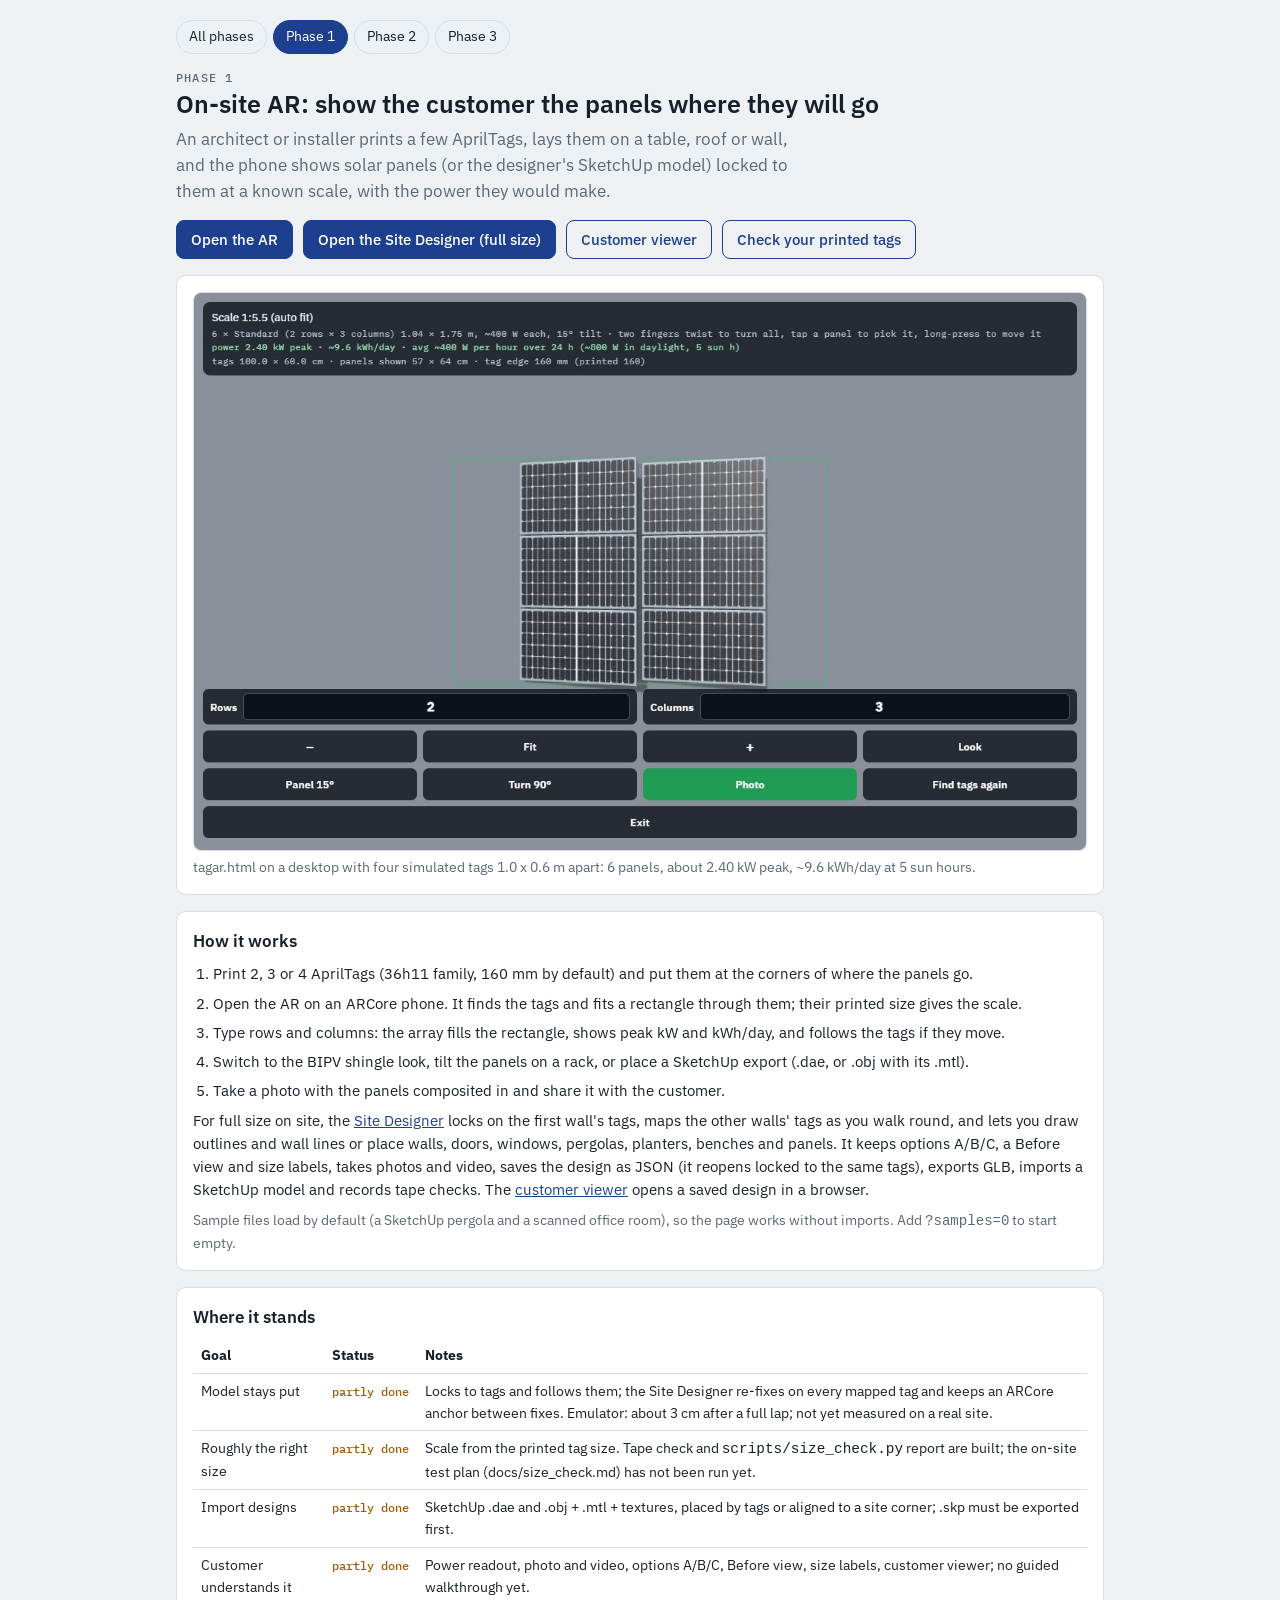
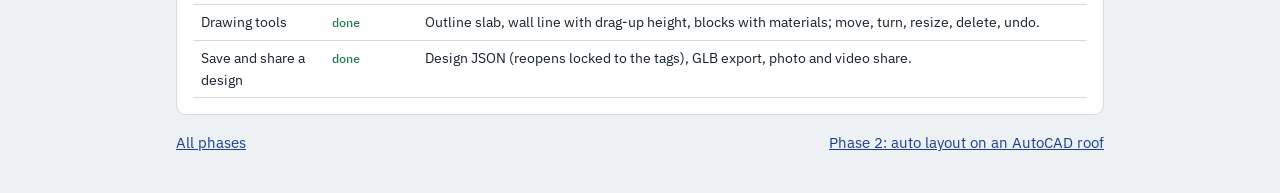
==== preview/phase1.html @ ef4f7605 "Phase 1 tests, phase menu pages, and a parallel-test fix for browser tests - Tests for size_check.py" ====
<!doctype html>
<html lang="en">
<head>
<meta charset="utf-8">
<meta name="viewport" content="width=device-width, initial-scale=1, viewport-fit=cover">
<title>Phase 1: On-site AR</title>
<link rel="preconnect" href="https://fonts.googleapis.com">
<link rel="stylesheet" href="https://fonts.googleapis.com/css2?family=IBM+Plex+Sans:wght@400;500;600&family=IBM+Plex+Mono:wght@400;500&display=swap">
<link rel="stylesheet" href="phases/phase.css">
</head>
<body>
<div class="wrap">
  <nav class="phases" aria-label="Phases">
    <a href="index.html">All phases</a>
    <a href="phase1.html" aria-current="page">Phase 1</a>
    <a href="phase2.html">Phase 2</a>
    <a href="phase3.html">Phase 3</a>
  </nav>

  <header>
    <p class="kicker">Phase 1</p>
    <h1>On-site AR: show the customer the panels where they will go</h1>
    <p class="lead">An architect or installer prints a few AprilTags, lays them on a table, roof or wall, and the phone shows
      solar panels (or the designer's SketchUp model) locked to them at a known scale, with the power they would make.</p>
  </header>

  <div class="actions">
    <a class="btn" href="tagar.html">Open the AR</a>
    <a class="btn" href="site.html">Open the Site Designer (full size)</a>
    <a class="btn ghost" href="viewer.html">Customer viewer</a>
    <a class="btn ghost" href="tags.html">Check your printed tags</a>
  </div>

  <figure class="card">
    <img src="phases/phase1_ar.jpg" alt="A 2 by 3 array of solar panels locked to four tags, with the power readout above" width="1200" height="750">
    <figcaption>tagar.html on a desktop with four simulated tags 1.0 x 0.6 m apart: 6 panels, about
      <span data-num="kw">2.40</span> kW peak, ~9.6 kWh/day at 5 sun hours.</figcaption>
  </figure>

  <section class="card">
    <h2>How it works</h2>
    <ol class="steps">
      <li>Print 2, 3 or 4 AprilTags (36h11 family, 160 mm by default) and put them at the corners of where the panels go.</li>
      <li>Open the AR on an ARCore phone. It finds the tags and fits a rectangle through them; their printed size gives the scale.</li>
      <li>Type rows and columns: the array fills the rectangle, shows peak kW and kWh/day, and follows the tags if they move.</li>
      <li>Switch to the BIPV shingle look, tilt the panels on a rack, or place a SketchUp export (.dae, or .obj with its .mtl).</li>
      <li>Take a photo with the panels composited in and share it with the customer.</li>
    </ol>
    <p>For full size on site, the <a href="site.html">Site Designer</a> locks on the first wall's tags, maps the other walls' tags as you walk round,
      and lets you draw outlines and wall lines or place walls, doors, windows, pergolas, planters, benches and panels. It keeps options A/B/C,
      a Before view and size labels, takes photos and video, saves the design as JSON (it reopens locked to the same tags), exports GLB,
      imports a SketchUp model and records tape checks. The <a href="viewer.html">customer viewer</a> opens a saved design in a browser.</p>
    <p class="muted">Sample files load by default (a SketchUp pergola and a scanned office room), so the page works without imports.
      Add <code>?samples=0</code> to start empty.</p>
  </section>

  <section class="card">
    <h2>Where it stands</h2>
    <div class="tablewrap"><table>
      <thead><tr><th>Goal</th><th>Status</th><th>Notes</th></tr></thead>
      <tbody>
        <tr><td>Model stays put</td><td><span class="st part">partly done</span></td><td>Locks to tags and follows them; the Site Designer re-fixes on every mapped tag and keeps an ARCore anchor between fixes. Emulator: about 3 cm after a full lap; not yet measured on a real site.</td></tr>
        <tr><td>Roughly the right size</td><td><span class="st part">partly done</span></td><td>Scale from the printed tag size. Tape check and <code>scripts/size_check.py</code> report are built; the on-site test plan (docs/size_check.md) has not been run yet.</td></tr>
        <tr><td>Import designs</td><td><span class="st part">partly done</span></td><td>SketchUp .dae and .obj + .mtl + textures, placed by tags or aligned to a site corner; .skp must be exported first.</td></tr>
        <tr><td>Customer understands it</td><td><span class="st part">partly done</span></td><td>Power readout, photo and video, options A/B/C, Before view, size labels, customer viewer; no guided walkthrough yet.</td></tr>
        <tr><td>Drawing tools</td><td><span class="st done">done</span></td><td>Outline slab, wall line with drag-up height, blocks with materials; move, turn, resize, delete, undo.</td></tr>
        <tr><td>Save and share a design</td><td><span class="st done">done</span></td><td>Design JSON (reopens locked to the tags), GLB export, photo and video share.</td></tr>
      </tbody>
    </table></div>
  </section>

  <div class="pager">
    <a href="index.html">All phases</a>
    <a href="phase2.html">Phase 2: auto layout on an AutoCAD roof</a>
  </div>
</div>
</body>
</html>
---- preview/phases/phase.css ----
/* Shared look for the phase pages (index.html, phase1/2/3.html); same tokens as tags.html. */
:root {
  --bg: #eef1f4; --surface: #ffffff; --fg: #16202b; --muted: #5b6876; --line: #d5dce3;
  --accent: #1d3f8f; --accent-fg: #ffffff; --ok: #1f7a4d; --warn: #a15c00; --bad: #b42318;
  --sans: "IBM Plex Sans", system-ui, -apple-system, "Segoe UI", sans-serif;
  --mono: "IBM Plex Mono", ui-monospace, Consolas, monospace;
}
@media (prefers-color-scheme: dark) { :root:not([data-theme="light"]) {
  --bg: #0f151c; --surface: #17202a; --fg: #e6ecf2; --muted: #93a1b0; --line: #2a3644;
  --accent: #7ea2ff; --accent-fg: #0b1220; --ok: #5ccf94; --warn: #f0b45a; --bad: #ff8a80; color-scheme: dark } }
:root[data-theme="dark"] {
  --bg: #0f151c; --surface: #17202a; --fg: #e6ecf2; --muted: #93a1b0; --line: #2a3644;
  --accent: #7ea2ff; --accent-fg: #0b1220; --ok: #5ccf94; --warn: #f0b45a; --bad: #ff8a80; color-scheme: dark }

* { box-sizing: border-box; }
body { margin: 0; background: var(--bg); color: var(--fg); font: 15px/1.55 var(--sans); }
.wrap { max-width: 960px; margin: 0 auto; padding: 20px 16px 40px; display: flex; flex-direction: column; gap: 16px; }
nav.phases { display: flex; flex-wrap: wrap; gap: 6px; font-size: .88rem; }
nav.phases a { padding: 5px 12px; border-radius: 999px; border: 1px solid var(--line); text-decoration: none; color: var(--fg); }
nav.phases a[aria-current="page"] { background: var(--accent); border-color: var(--accent); color: var(--accent-fg); }
h1 { font-size: 1.55rem; font-weight: 600; margin: 0; line-height: 1.25; }
h2 { font-size: 1.05rem; font-weight: 600; margin: 0 0 8px; }
.kicker { font: 500 .75rem var(--mono); text-transform: uppercase; letter-spacing: .1em; color: var(--muted); margin: 0 0 4px; }
.lead { font-size: 1.05rem; color: var(--muted); margin: 6px 0 0; max-width: 62ch; }
a { color: var(--accent); }
p { margin: 0 0 8px; } p:last-child { margin-bottom: 0; }
.muted { color: var(--muted); font-size: .88rem; }
.card { background: var(--surface); border: 1px solid var(--line); border-radius: 10px; padding: 16px; }
figure { margin: 0; }
figure img { display: block; width: 100%; height: auto; border-radius: 8px; border: 1px solid var(--line); background: var(--line); }
figcaption { font-size: .85rem; color: var(--muted); margin-top: 6px; }
.shots { display: grid; grid-template-columns: repeat(auto-fit, minmax(260px, 1fr)); gap: 12px; }
.actions { display: flex; flex-wrap: wrap; gap: 10px; }
.btn { display: inline-block; font: 500 .92rem var(--sans); padding: 9px 14px; border-radius: 8px; border: 1px solid var(--accent);
  background: var(--accent); color: var(--accent-fg); text-decoration: none; }
.btn.ghost { background: transparent; color: var(--accent); }
.btn:focus-visible, nav.phases a:focus-visible { outline: 2px solid var(--accent); outline-offset: 2px; }
ol.steps { margin: 0; padding-left: 20px; } ol.steps li { margin-bottom: 6px; }
.nums { display: grid; grid-template-columns: repeat(auto-fill, minmax(150px, 1fr)); gap: 10px; }
.nums div { border: 1px solid var(--line); border-radius: 8px; padding: 10px; }
.nums b { display: block; font: 500 1.35rem var(--mono); font-variant-numeric: tabular-nums; }
.nums span { font-size: .82rem; color: var(--muted); }
table { width: 100%; border-collapse: collapse; font-size: .9rem; }
th, td { text-align: left; padding: 6px 8px; border-bottom: 1px solid var(--line); vertical-align: top; }
.tablewrap { overflow-x: auto; }
.st { font: 500 .78rem var(--mono); white-space: nowrap; }
.st.done { color: var(--ok); } .st.part { color: var(--warn); } .st.todo { color: var(--bad); }
.hub { display: grid; grid-template-columns: repeat(auto-fit, minmax(260px, 1fr)); gap: 14px; }
.hub a.card { display: flex; flex-direction: column; gap: 8px; text-decoration: none; color: var(--fg); }
.hub a.card:hover { border-color: var(--accent); }
.hub img { width: 100%; aspect-ratio: 16 / 10; object-fit: cover; border-radius: 6px; }
.pager { display: flex; justify-content: space-between; gap: 10px; flex-wrap: wrap; }
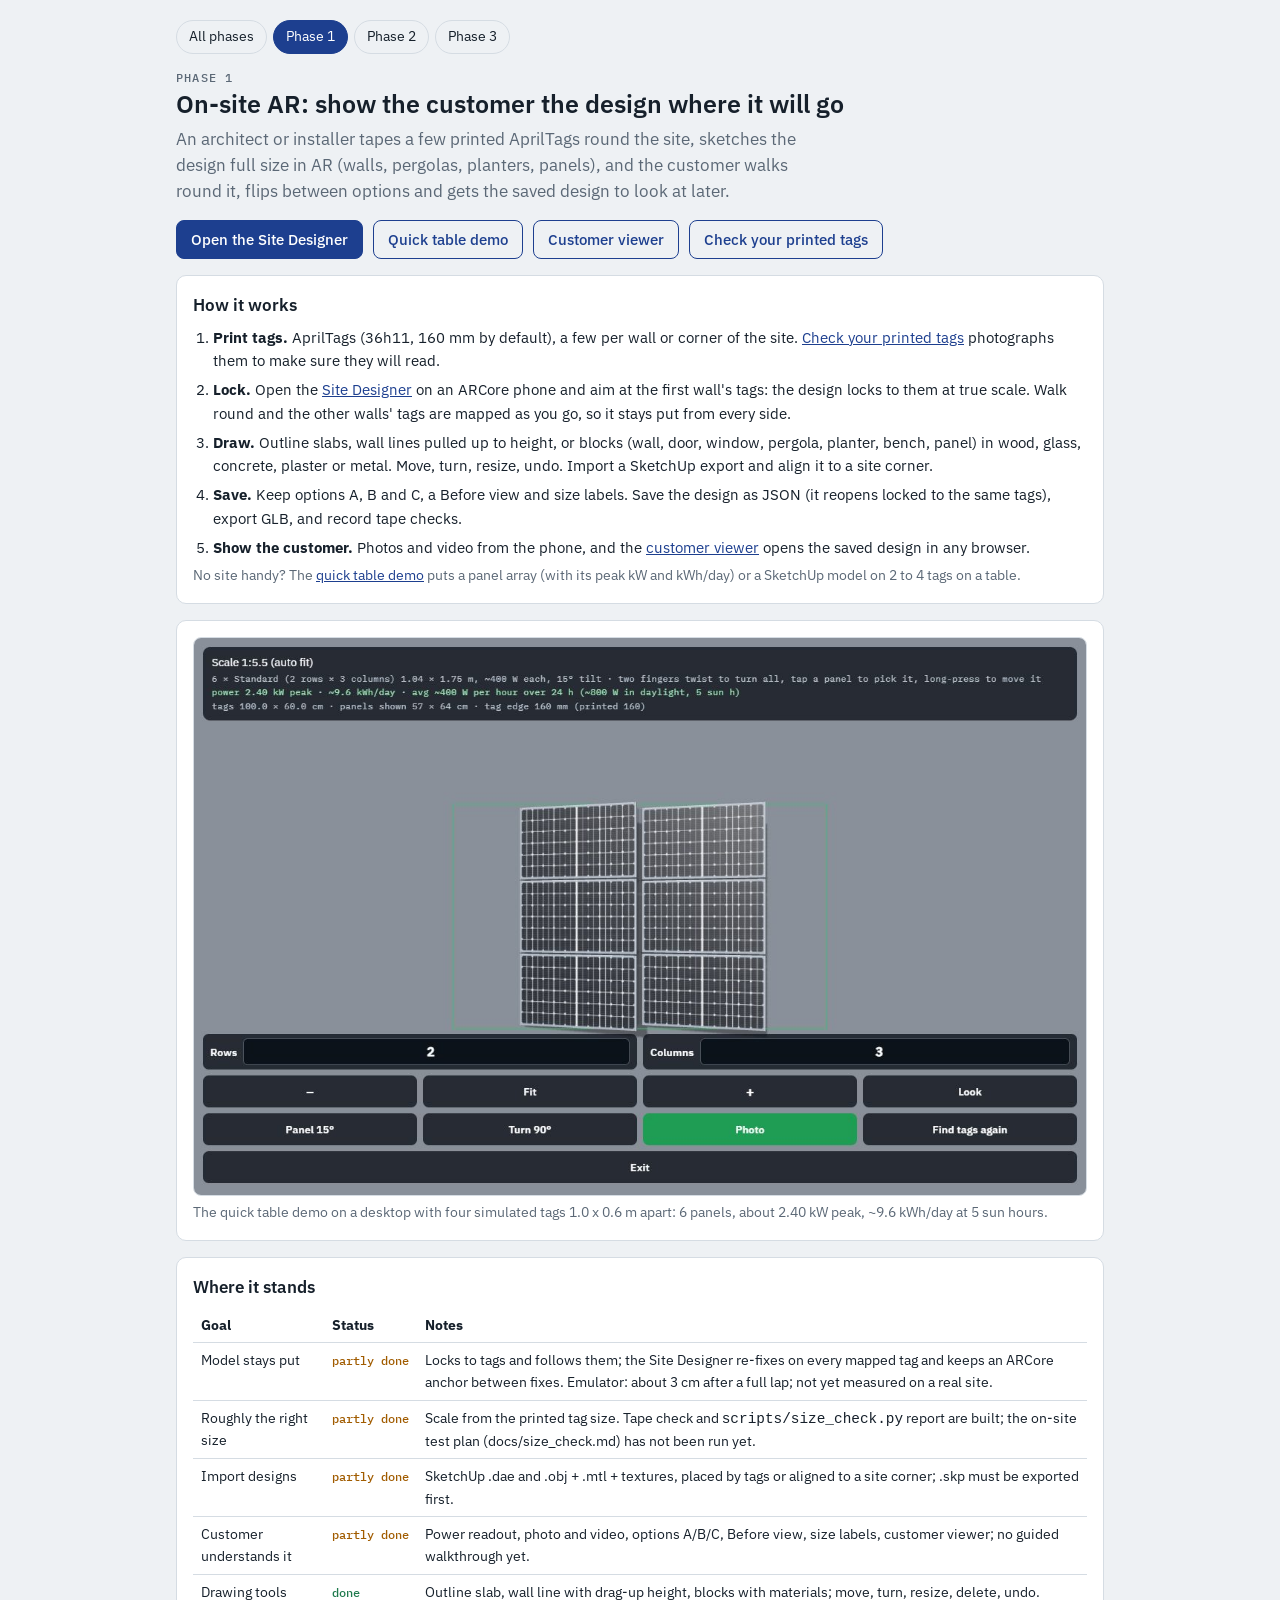
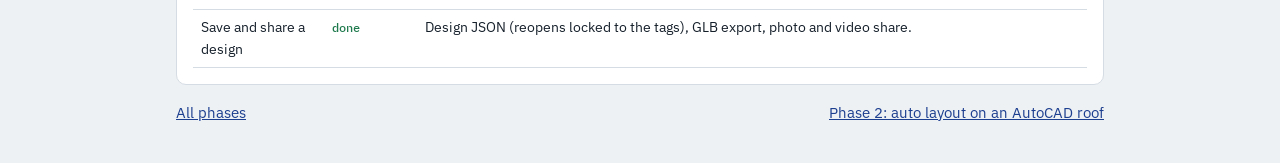
==== commit dfabb0cd: "Phase 1 pages built around the Site Designer; room experiments moved to Phase 3 - phase1.html: the S" ====
--- a/preview/phase1.html
+++ b/preview/phase1.html
@@ -19,40 +19,37 @@
 
   <header>
     <p class="kicker">Phase 1</p>
-    <h1>On-site AR: show the customer the panels where they will go</h1>
-    <p class="lead">An architect or installer prints a few AprilTags, lays them on a table, roof or wall, and the phone shows
-      solar panels (or the designer's SketchUp model) locked to them at a known scale, with the power they would make.</p>
+    <h1>On-site AR: show the customer the design where it will go</h1>
+    <p class="lead">An architect or installer tapes a few printed AprilTags round the site, sketches the design full size in AR
+      (walls, pergolas, planters, panels), and the customer walks round it, flips between options and gets the saved design to look at later.</p>
   </header>
 
   <div class="actions">
-    <a class="btn" href="tagar.html">Open the AR</a>
-    <a class="btn" href="site.html">Open the Site Designer (full size)</a>
+    <a class="btn" href="site.html">Open the Site Designer</a>
+    <a class="btn ghost" href="tagar.html">Quick table demo</a>
     <a class="btn ghost" href="viewer.html">Customer viewer</a>
     <a class="btn ghost" href="tags.html">Check your printed tags</a>
   </div>
 
-  <figure class="card">
-    <img src="phases/phase1_ar.jpg" alt="A 2 by 3 array of solar panels locked to four tags, with the power readout above" width="1200" height="750">
-    <figcaption>tagar.html on a desktop with four simulated tags 1.0 x 0.6 m apart: 6 panels, about
-      <span data-num="kw">2.40</span> kW peak, ~9.6 kWh/day at 5 sun hours.</figcaption>
-  </figure>
-
   <section class="card">
     <h2>How it works</h2>
     <ol class="steps">
-      <li>Print 2, 3 or 4 AprilTags (36h11 family, 160 mm by default) and put them at the corners of where the panels go.</li>
-      <li>Open the AR on an ARCore phone. It finds the tags and fits a rectangle through them; their printed size gives the scale.</li>
-      <li>Type rows and columns: the array fills the rectangle, shows peak kW and kWh/day, and follows the tags if they move.</li>
-      <li>Switch to the BIPV shingle look, tilt the panels on a rack, or place a SketchUp export (.dae, or .obj with its .mtl).</li>
-      <li>Take a photo with the panels composited in and share it with the customer.</li>
+      <li><b>Print tags.</b> AprilTags (36h11, 160 mm by default), a few per wall or corner of the site. <a href="tags.html">Check your printed tags</a> photographs them to make sure they will read.</li>
+      <li><b>Lock.</b> Open the <a href="site.html">Site Designer</a> on an ARCore phone and aim at the first wall's tags: the design locks to them at true scale.
+        Walk round and the other walls' tags are mapped as you go, so it stays put from every side.</li>
+      <li><b>Draw.</b> Outline slabs, wall lines pulled up to height, or blocks (wall, door, window, pergola, planter, bench, panel) in wood, glass, concrete,
+        plaster or metal. Move, turn, resize, undo. Import a SketchUp export and align it to a site corner.</li>
+      <li><b>Save.</b> Keep options A, B and C, a Before view and size labels. Save the design as JSON (it reopens locked to the same tags), export GLB, and record tape checks.</li>
+      <li><b>Show the customer.</b> Photos and video from the phone, and the <a href="viewer.html">customer viewer</a> opens the saved design in any browser.</li>
     </ol>
-    <p>For full size on site, the <a href="site.html">Site Designer</a> locks on the first wall's tags, maps the other walls' tags as you walk round,
-      and lets you draw outlines and wall lines or place walls, doors, windows, pergolas, planters, benches and panels. It keeps options A/B/C,
-      a Before view and size labels, takes photos and video, saves the design as JSON (it reopens locked to the same tags), exports GLB,
-      imports a SketchUp model and records tape checks. The <a href="viewer.html">customer viewer</a> opens a saved design in a browser.</p>
-    <p class="muted">Sample files load by default (a SketchUp pergola and a scanned office room), so the page works without imports.
-      Add <code>?samples=0</code> to start empty.</p>
+    <p class="muted">No site handy? The <a href="tagar.html">quick table demo</a> puts a panel array (with its peak kW and kWh/day) or a SketchUp model on 2 to 4 tags on a table.</p>
   </section>
+
+  <figure class="card">
+    <img src="phases/phase1_ar.jpg" alt="A 2 by 3 array of solar panels locked to four tags, with the power readout above" width="1200" height="750">
+    <figcaption>The quick table demo on a desktop with four simulated tags 1.0 x 0.6 m apart: 6 panels, about
+      <span data-num="kw">2.40</span> kW peak, ~9.6 kWh/day at 5 sun hours.</figcaption>
+  </figure>
 
   <section class="card">
     <h2>Where it stands</h2>
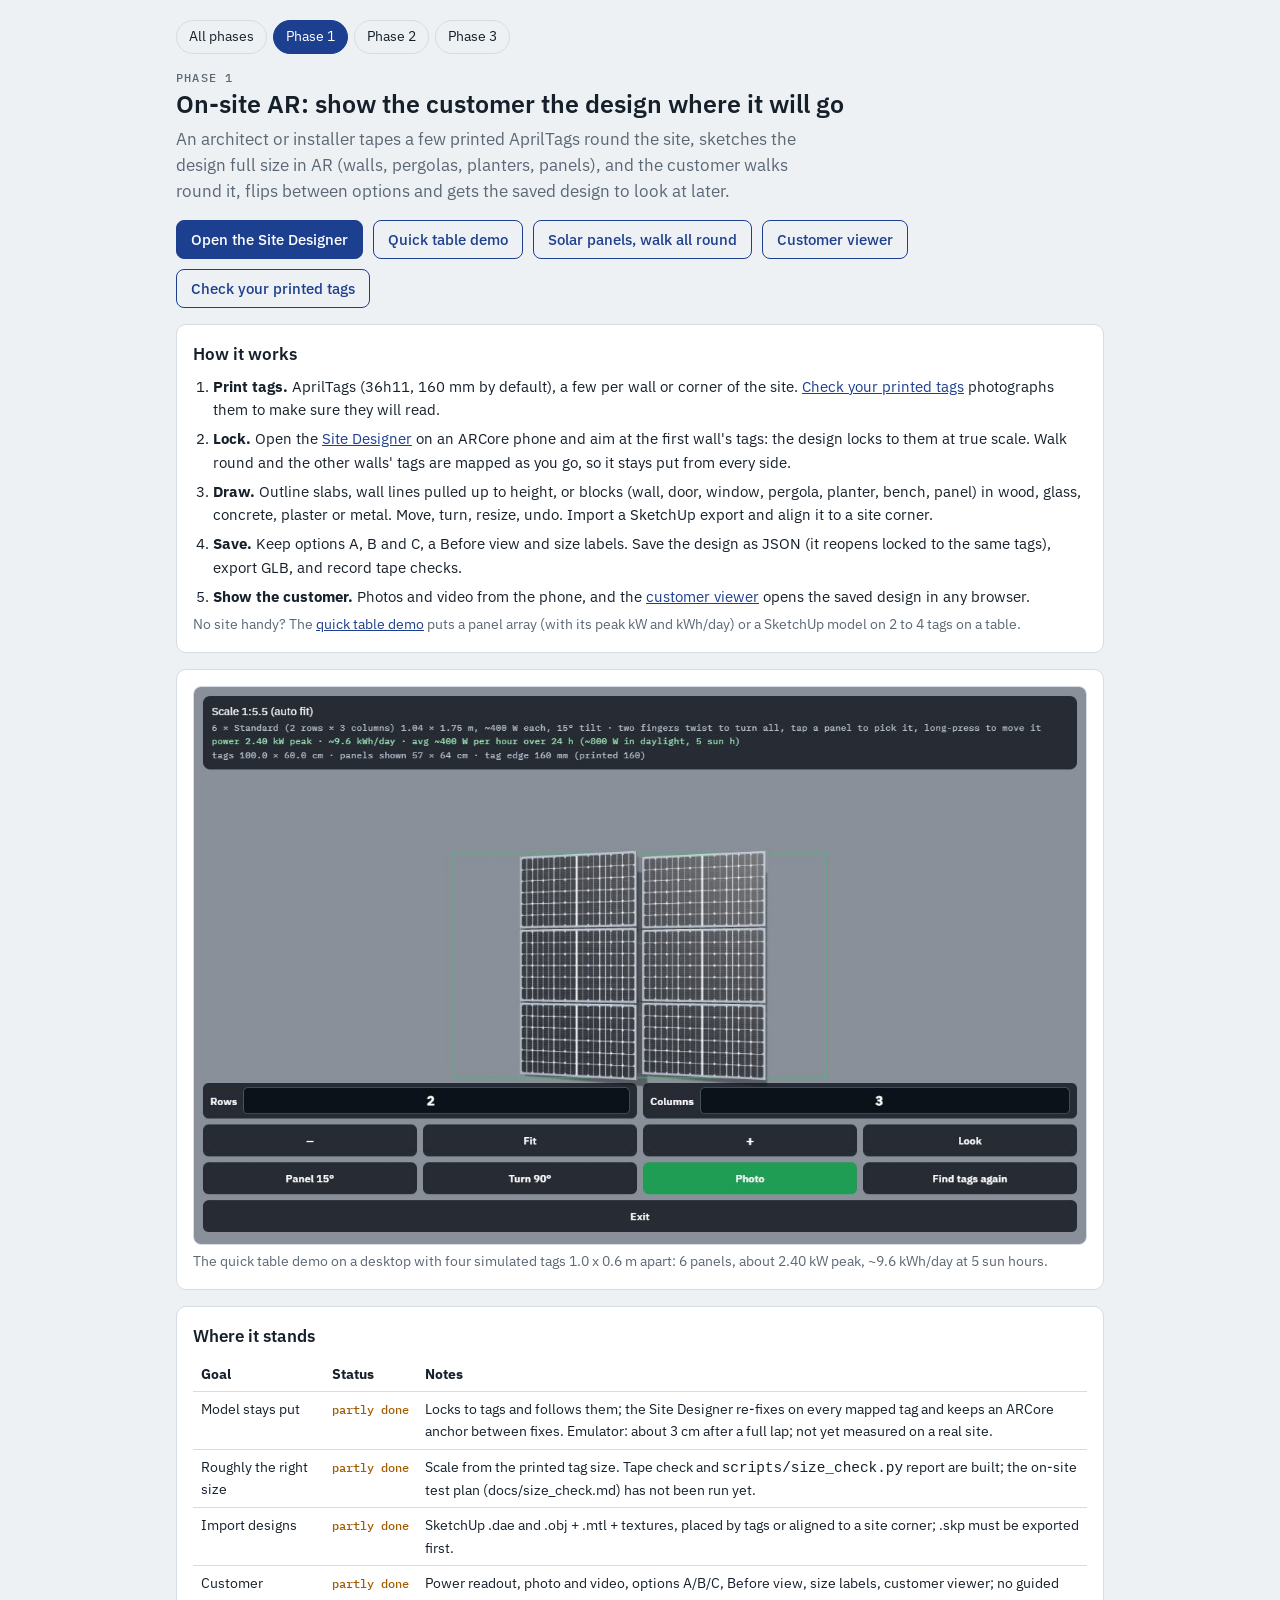
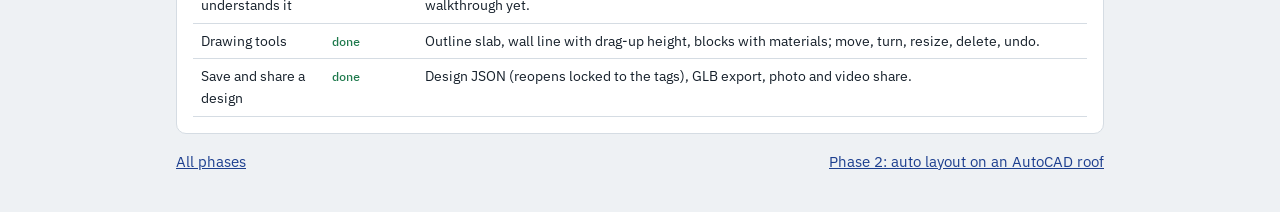
==== commit e48b41cc: "Solar panels AR on up to 8 AprilTags, walk all round (panels.html) The Nov 2 panels page (27575a2 ta" ====
--- a/preview/phase1.html
+++ b/preview/phase1.html
@@ -27,6 +27,7 @@
   <div class="actions">
     <a class="btn" href="site.html">Open the Site Designer</a>
     <a class="btn ghost" href="tagar.html">Quick table demo</a>
+    <a class="btn ghost" href="panels.html">Solar panels, walk all round</a>
     <a class="btn ghost" href="viewer.html">Customer viewer</a>
     <a class="btn ghost" href="tags.html">Check your printed tags</a>
   </div>
